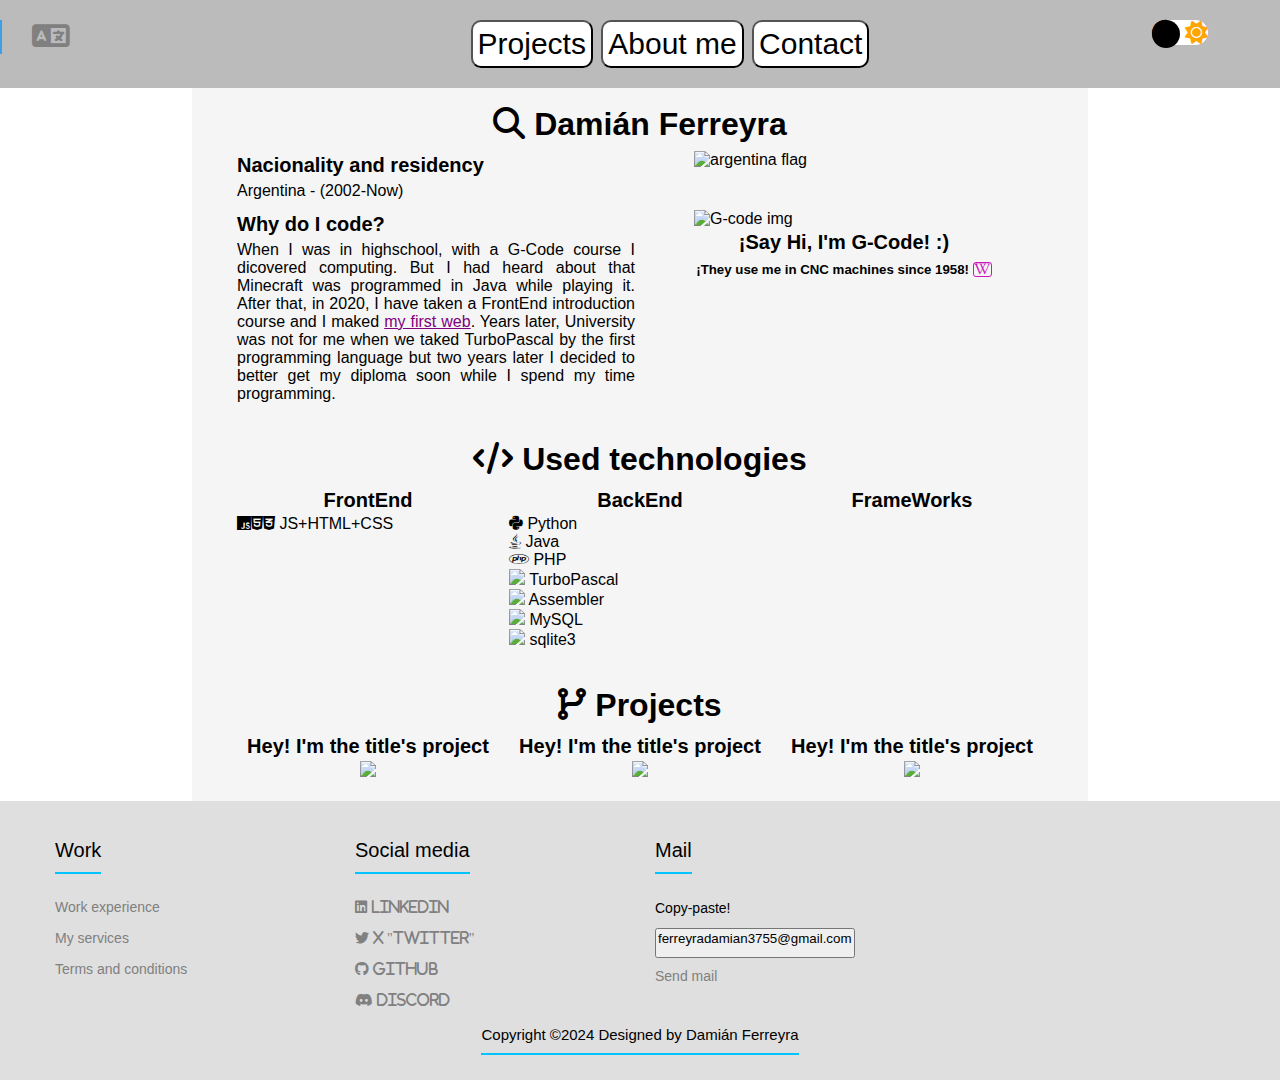
==== index.html @ bcf2cfe8 "&copy;" ====
<!DOCTYPE html>
<html lang="en">

<head>
    <meta charset="UTF-8">
    <meta name="viewport" content="width=<device-width>, initial-scale=1.0">
    <title>KatoWeb</title>
    <meta name="viewport" content="width=device-width, initial-scale=1">
    <meta charset="utf-8">
    <link rel="stylesheet" href="styles.css" />
    <link rel="stylesheet" href="https://cdnjs.cloudflare.com/ajax/libs/font-awesome/6.2.1/css/all.min.css">
    <link rel="stylesheet" href="https://cdnjs.cloudflare.com/ajax/libs/flag-icon-css/7.2.0/css/flag-icons.min.css">
</head>

<body>
    <header class="header" id="myHeader">
        <div id="lang">
            <nav role="navigation" class="primary-navigation">
                <ul>
                    <li><a href="#"><i class="fa-solid fa-language"></i></a>
                        <ul class="dropdown">
                            <li><a href="./Spanish.html">Español</a></li>
                            <li><a href="./index.html">English</a></li>
                        </ul>
                    </li>
                </ul>
            </nav>
        </div>
        <div class="ldbutton">
            <input onclick="tech_click()" type="checkbox" class="checkbox" id="checkbox">
            <label for="checkbox" class="checkbox-label">
                <i class="fa-solid fa-moon"></i>
                <i class="fa-solid fa-sun" id="sun"></i>
                <span class="ball"></span>
            </label>
        </div>
        <div class="container">
            <div class="header-row">
                <div class="d-flex justify-content-center">
                    <button onclick="clear_click()" class="header-button"><a href="#proyectos"
                            class="header-hyperlink">Projects</a></button>
                    <button onclick="clear_click()" class="header-button"><a href="#sobreMi"
                            class="header-hyperlink">About me</a></button>
                    <button onclick="clear_click()" class="header-button"><a href="#footer"
                            class="header-hyperlink">Contact</a></button>
                </div>
            </div>
        </div>
    </header>
    <main id="background">
        <!--Sobre mí-->
        <section class="section" id="sobreMi">
            <div class="section-title">
                <h2><i class="fa-solid fa-magnifying-glass"></i> Damián Ferreyra</h2>
            </div>
            <div class="containter">
                <div class="row">
                    <div class="column">
                        <h4>Nacionality and residency</h4>
                        <p><i class="fi fi-ar"></i> Argentina - (2002-Now)</p>
                    </div>
                    <div class="column">
                        <img class="column_img" src="images/arg_flag.jpg" alt="argentina flag" width="300px">
                    </div>
                </div>
                <div class="row">
                    <div class="column">
                        <h4>Why do I code?</h4>
                        <p>When I was in highschool, with a G-Code course I dicovered computing. But I had heard about
                            that Minecraft was programmed in Java while playing it. After that, in 2020, I have taken a
                            FrontEnd introduction course and I maked <a href="/myFirstWeb/index.html"
                                class="hyperlink">my first web</a>. Years later, University was not for me when we taked
                            TurboPascal by the first programming language but two years later I decided to better get my
                            diploma soon while I spend my time programming.</p>
                    </div>
                    <div class="column">
                        <img class="column_img" src="/images/g-code.jpg" alt="G-code img" width="300px">
                        <h4 class="column_text">¡Say Hi, I'm G-Code! :)</h4>
                        <h5 class="column_text">¡They use me in CNC machines since 1958! <a
                                href="https://gcodetutor.com/gcode-tutorial/history-of-gcode.html#:~:text=The%20birth%20of%20G%2DCode&text=This%20is%20possibly%20the%20oldest,)%20was%20invented%2C%20in%201958."
                                class="hyperlink"><i id="wikimage" class="fa-brands fa-wikipedia-w"></i></a></h5>
                    </div>
                </div>
            </div>
        </section>
        <!--Tecnologías que uso-->
        <section class="section" id="tecnologias">
            <div class="section-title">
                <h2><i class="fa-solid fa-code"></i> Used technologies</h2>
            </div>
            <div class="container">
                <div class="row">
                    <div class="column-33">
                        <h4>FrontEnd</h4>
                        <ul>
                            <li><i class="fa-brands fa-js"></i><i class="fa-brands fa-html5"></i><i
                                    class="fa-brands fa-css3-alt"></i> JS+HTML+CSS</li>
                        </ul>
                    </div>
                    <div class="column-33">
                        <h4>BackEnd</h4>
                        <ul>
                            <li><i class="fa-brands fa-python" width="15"></i> Python</li>
                            <li><i class="fa-brands fa-java" width="15"></i> Java</li>
                            <li><i class="fa-brands fa-php" width="15"></i> PHP</li>
                            <li><img src="https://i.pinimg.com/564x/73/ec/53/73ec53bc71ce38a6438ac78df0624910.jpg" width="15"> TurboPascal</li>
                            <li><img src="https://i.pinimg.com/564x/25/a8/5d/25a85d9e5057430d82273a3c75e73014.jpg" width="15"> Assembler</li>
                            <li><img src="https://i.pinimg.com/564x/92/7b/78/927b788d9211e87999569cf19605a7b3.jpg" width="15"> MySQL</li>
                            <li><img src="https://i.pinimg.com/564x/5f/42/92/5f4292b477d8fff78ed4837a8da5b9dd.jpg" width="15"> sqlite3</li>
                        </ul>
                    </div>
                    <div class="column-33">
                        <h4>FrameWorks</h4>
                        <ul>
                            <li></li>
                        </ul>
                    </div>
                </div>
            </div>
        </section>
        <!--Proyectos-->
        <section class="section" id="proyectos">
            <div class="section-title">
                <h2><i class="fa-solid fa-code-branch"></i> Projects</h2>
            </div>
            <div class="container">
                <div class="row">
                    <div class="column-33">
                        <h4>Hey! I'm the title's project</h4>
                        <p><img src="https://i.imgflip.com/8l4guv.jpg" width=50% /> </p>
                    </div>
                    <div class="column-33">
                        <h4>Hey! I'm the title's project</h4>
                        <p><img src="https://i.imgflip.com/8l4guv.jpg" width=50% /> </p>
                    </div>
                    <div class="column-33">
                        <h4>Hey! I'm the title's project</h4>
                        <p><img src="https://i.imgflip.com/8l4guv.jpg" width=50% /> </p>
                    </div>
                </div>
            </div>
        </section>
    </main>  
    <!--Footer-->
    <footer class="footer" id="footer">
        <div class="container">
            <div class="footer-row">
                <div class="footer-links">
                    <h4>Work</h4>
                    <ul>
                        <li><a href="#">Work experience</a></li>
                        <li><a href="#">My services</a></li>
                        <li><a href="#">Terms and conditions</a></li>
                    </ul>
                </div>
                <div class="footer-links">
                    <h4>Social media</h4>
                    <ul>
                        <li><a href="https://www.linkedin.com/in/dami%C3%A1n-ferreyra-b2453828a/"><i class="fab fa-linkedin"> LinkedIn</i></a></li>
                        <li><a href="https://twitter.com/DFKato"><i class="fab fa-twitter"> X "Twitter"</i></a></li>
                        <li><a href="https://github.com/KatoDF"><i class="fab fa-github"> GitHub</i></a></li>
                        <li><a href="https://discord.com/users/1088883078405038151"><i class="fab fa-discord"> Discord</i></a></li>
                    </ul>
                </div>
                <div class="footer-links">
                    <h4>Mail</h4>
                    <ul>
                        <li>
                            <p class="footer-text">Copy-paste!</p>
                        </li>
                        <li><button class="button" id="Mail">ferreyradamian3755@gmail.com</p>
                        </li>
                        <li><a id="mailTo" href="mailto:ferreyradamian3755@gmail.com">Send mail</a></li>
                </div>
                <div class="container">
                    <div class="message">
                        <h4>Copyright &copy;2024 Designed by Damián Ferreyra</h4>
                    </div>
                </div>
            </div>
        </div>
    </footer>
    <audio id="clear_click" src="audio/clear_click.wav"></audio>
    <audio id="tech_click" src="audio/tech_click.wav"></audio>
    <script src="scripts.js"></script>
</body>

</html>
---- styles.css ----
* {
    margin: 0;
    padding: 0;
    box-sizing: border-box;
    list-style: none;
    box-sizing: border-box;
}

header {
    text-align: center;
    font-size: 30px;
    width: auto;
    flex: auto;
    flex-wrap: auto;
    background-color: #bbb;
    padding: 20px 0px 20px 0px;
}

.headerg {
    background-color: black;
}

.headerg i {
    color:#00c3ff
}

.dark .support a {
    color: #fff;
}

.dark {
    color:white;
    background-color: rgb(10, 10, 10);
}

.dark p {
    color: #bbb;
}

.sectiongray {
    background-color: #000000;
}

body {
    font-family: sans-serif;
    color: black;
    transition: background 0.5s linear;
}

body h1, h2, h3, h4, h5, h6 {
    padding-top: 3px;
    padding-bottom: 3px;
}

#lang {
    padding: 0px 0px 0px 0px;
    float: left;
}

#lang ul li {
    list-style: none;
    margin: 0 auto;
    border-left: 2px solid #3ca0e7;
    display: inline-block;
    padding: 0 30px;
    position: relative;
    text-decoration: none;
    text-align: center;
    font-family: arvo;
}

#lang li a:hover {
    color: #3ca0e7;
}

#lang li:hover {
    cursor: pointer;
}

#lang ul li ul {
    visibility: hidden;
    opacity: 0;
    position: absolute;
    padding-left: 0;
    left: 0;
    display: none;
    border: 3px #3ca0e7 solid;
    border-radius: 12px;
}

#lang ul li:hover > ul, ul li ul:hover {
    visibility: visible;
    opacity: 1;
    display: block;
    min-width: 250px;
    text-align: left;
    padding-top: 20px;
    box-shadow: 0px 3px 5px -1px #ccc;
}

#lang ul li ul li {
    clear: both;
    width: 100%;
    text-align: left;
    margin-bottom: 20px;
    border-style: none;
}

#lang ul li ul li a:hover {
padding-left: 10px;
border-left: 2px solid black;
transition: all 0.3s ease;
}

#lang a {

text-decoration: none;

&:hover {
    color: #3CA0E7;
}

}

.header-button {
    font-size: 30px;
    padding: 5px 5px 5px 5px;
    border-radius: 10px;
    background-color: white;
}

.header-button a {
    color:black;
}

.header-buttong {
    font-size: 30px;
    padding: 5px 5px 5px 5px;
    border-radius: 10px;
    background-color: #1a1a1a;
}

.header-buttong a {
    color:white;
}


.header-button:hover {
    cursor: pointer;
}

.header-hyperlink {
    text-decoration: none;
}

/* The sticky class is added to the header with JS when it reaches its scroll position */
.sticky {
    position: fixed;
    top: 0;
    width: 100%
}

  /* Add some top padding to the page content to prevent sudden quick movement (as the header gets a new position at the top of the page (position:fixed and top:0) */
.sticky + .content {
    padding-top: 102px;
}

.row {
    display: flex;
    flex-wrap: wrap;
}

.row p {
    text-align:justify;
}

#background {
    padding: 0px 15% 0px 15%;
}

.section {
    background-color: whitesmoke;
    padding: 15px 40px 15px 40px;
}

.section h2 {
    text-align:center;
    font-size: 32px;
}

.sectiongray {
    padding: 15px 40px 15px 40px;
}

.sectiongray h2 {
    text-align:center;
    font-size: 32px;
}

.column {
    padding: 5px 5px 5px 5px;
    flex: 50%;
}

.column h4 {
    font-size:20px;
    padding-bottom: 5px;
}

.column p {
    font-size: 16px;
}

.column_img {
    display: block;
    margin: auto;
}

.column_text {
    display:block;
    margin:auto;
    text-align: center;
    width:100%
}

.column-33 {
    padding: 5px 5px 5px 5px;
    flex: 33.3%
}

.column-33 h4 {
    font-size:20px;
    text-align: center;
}

.column-33 p {
    font-size: 16px;
    text-align:center;
}


#wikimage {
    border: 1px solid;
    border-radius: 3px;
    color: #cf15c0;
}

.container {
    max-width: 1200px;
    margin: 0 auto;
    height: auto;
}

footer {
    color: black;
    background-color: #dfdfdf;
    padding-top: 35px;
}

footer p, a {
    color: black;
}

.footerg {
    color: white;
    background-color: black;
}

.footerg p, a {
    color: gray;
}


.footer-row {
    display: flex;
    flex-wrap: wrap;
}

.footer-links {
    width: 25%;
    padding: 0 15px;
}

.footer-links h4 {
    font-size: 20px;
    margin-bottom: 25px;
    font-weight: 500;
    border-bottom: 2px solid #00c3ff;
    padding-bottom: 10px;
    display: inline-block;
}

.footer-links ul li a {
    font-size: 18px;
    text-decoration: none;
    display:block;
    margin-bottom: 15px;
    transition: all .3s ease;
    font-size:14px;
}

.footer-links ul li a:hover {
    padding-left: 6px;
}

.footer-text {
    padding-bottom: 6px;
    display: inline-block;
    margin-bottom: 6px;
    font-size: 14px;
}

.social-link a {
    display: inline-block;
    min-height: 40px;
    width: 40px;
    margin: 0 10px 10px 0;
    text-align: center;
    line-height: 40px;
    border-radius: 50%;
    transition: all .5s ease;
}

.social-link a:hover {
    background-color: #00c3ff;
    cursor: pointer;
}

@media(max-width:991px) {
    .footer-row {
        text-align: center;
    }
    .footer-links {
        width: 100%;
        margin-bottom: 30px;
    }
}

.message h4 {
    font-size: 15px;
    margin-bottom: 25px;
    font-weight: 500;
    border-bottom: 2px solid #00c3ff;
    padding-bottom: 10px;
    text-align: center;
}

#Mail {
    text-transform:lowercase;
    padding-bottom: 10px;
}

.button {
    text-align: center;
    text-decoration: none;
    display: inline-block;
    padding: 1px 1px 1px 1px;
}


.button:hover {
    cursor: pointer;
    border: 1px solid #bbbbbb;
    color: cornflowerblue;
}

#mailTo {
    padding-top: 10px;
}

.checkbox {
    opacity: 0;
    position: absolute;
}

.checkbox-label {
    width: 56px;
    height: 25px;
    border-radius: 25px;
    position: relative;
    padding: 0px;
    cursor: pointer;
    display: flex;
    justify-content: space-between;
    align-items: center;
    background-color: white;
}

.checkbox-label .ball {
    background-color: black;
    width: 28px;
    height: 28px;
    position: absolute;
    left: 0px;
    top: 0px;
    border-radius: 50%;
    transition: transform 0.2s linear;
}

.checkbox:checked + .checkbox-label .ball {
    transform: translateX(30px);
}

.ldbutton {
    color: black;
    margin-left: 90%;
    position:absolute;
    padding-top: 0px;
}

.hyperlink {
    color: purple;
}

#sun {
    font-size: 23px;
    color: orange;
}
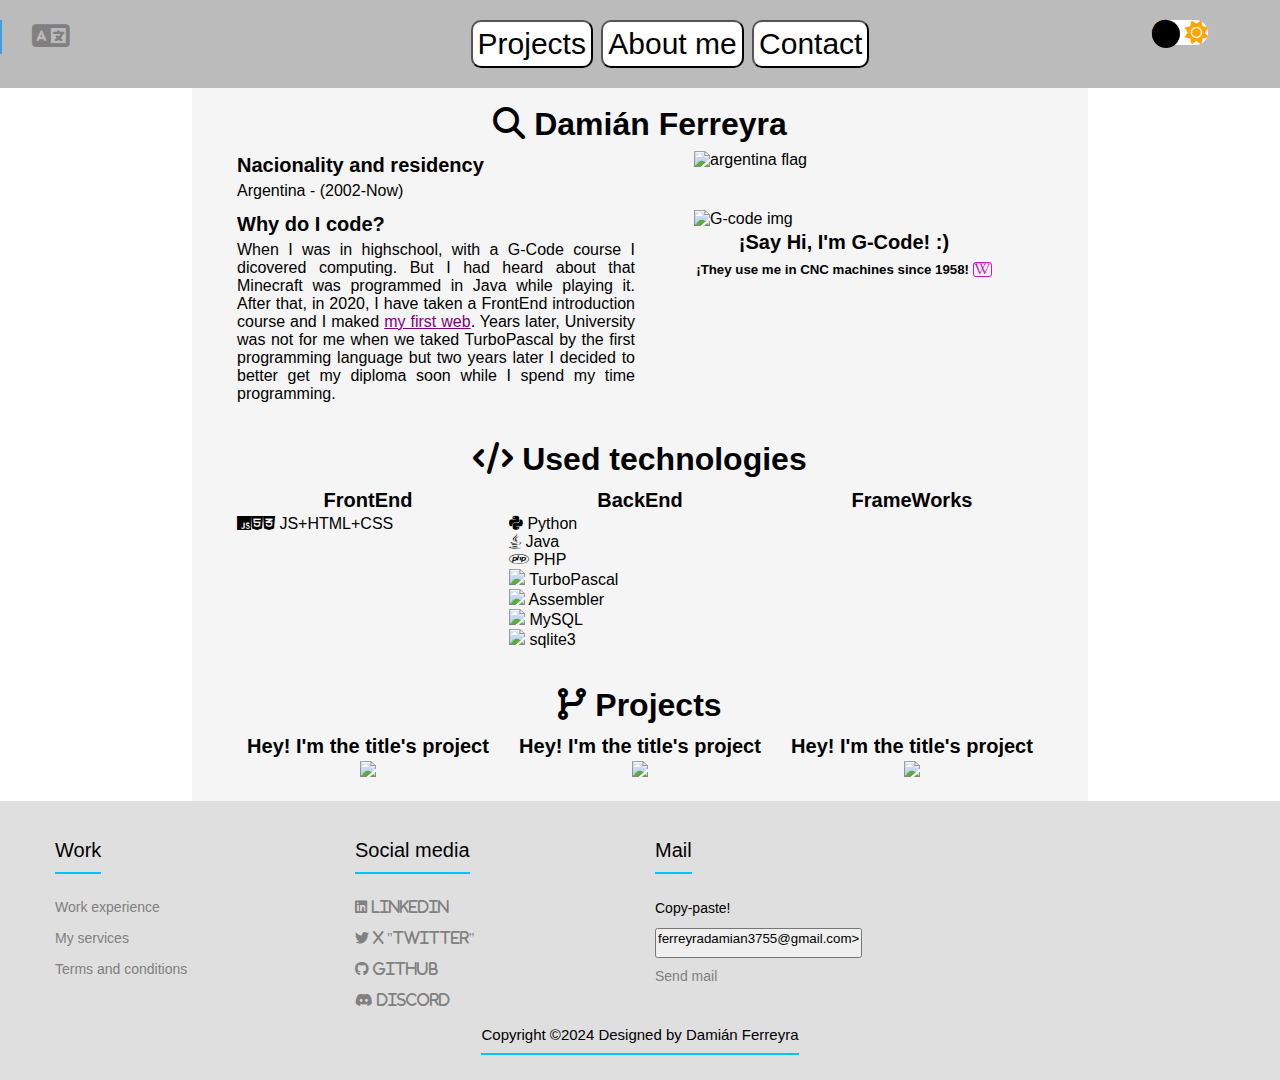
==== commit 9ca5892e: "button p modified" ====
--- a/index.html
+++ b/index.html
@@ -5,8 +5,6 @@
     <meta charset="UTF-8">
     <meta name="viewport" content="width=<device-width>, initial-scale=1.0">
     <title>KatoWeb</title>
-    <meta name="viewport" content="width=device-width, initial-scale=1">
-    <meta charset="utf-8">
     <link rel="stylesheet" href="styles.css" />
     <link rel="stylesheet" href="https://cdnjs.cloudflare.com/ajax/libs/font-awesome/6.2.1/css/all.min.css">
     <link rel="stylesheet" href="https://cdnjs.cloudflare.com/ajax/libs/flag-icon-css/7.2.0/css/flag-icons.min.css">
@@ -167,10 +165,10 @@
                     <ul>
                         <li>
                             <p class="footer-text">Copy-paste!</p>
-                        </li>
-                        <li><button class="button" id="Mail">ferreyradamian3755@gmail.com</p>
+                            <button class="button" id="Mail">ferreyradamian3755@gmail.com>
                         </li>
                         <li><a id="mailTo" href="mailto:ferreyradamian3755@gmail.com">Send mail</a></li>
+                    </ul>
                 </div>
                 <div class="container">
                     <div class="message">
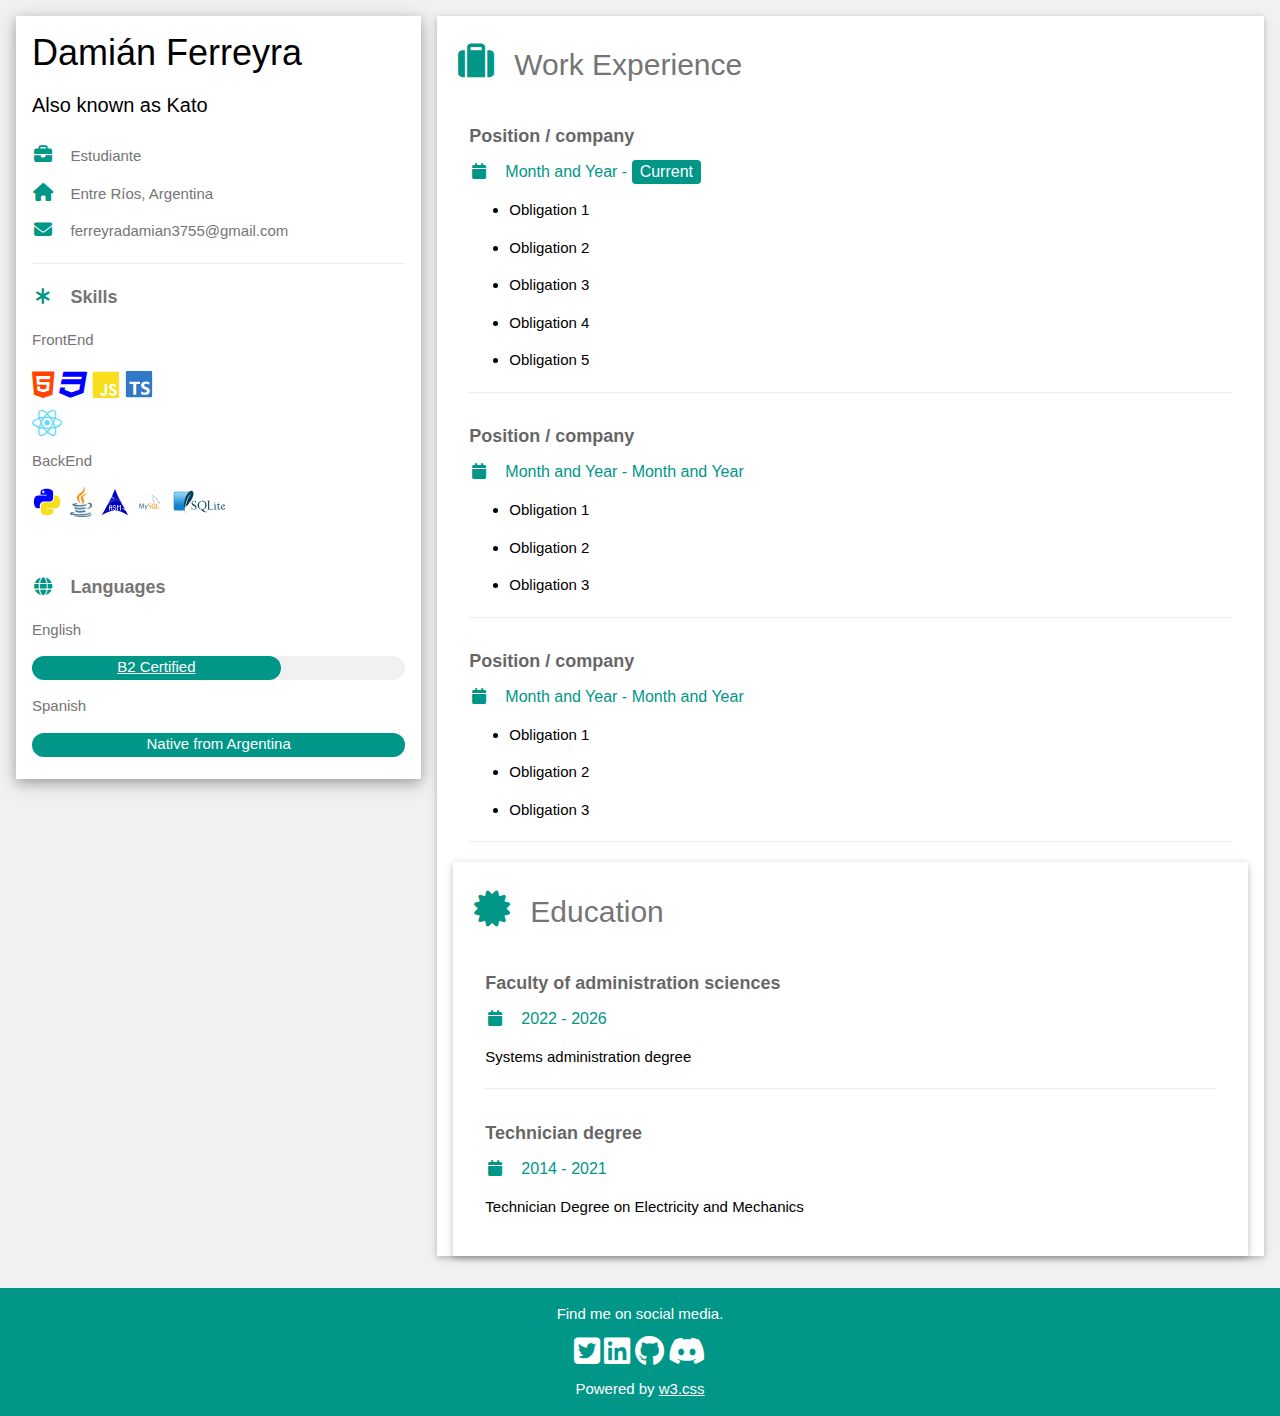
==== commit 97d75c8b: "remake" ====
--- a/index.html
+++ b/index.html
@@ -1,186 +1,133 @@
 <!DOCTYPE html>
-<html lang="en">
+<html>
+<head>
+<title>KatoWeb</title>
+<meta charset="UTF-8">
+<meta name="viewport" content="width=device-width, initial-scale=1">
+<link rel="stylesheet" href="styles.css">
+<link rel="stylesheet" href="https://www.w3schools.com/w3css/4/w3.css">
+<link rel='stylesheet' href='https://fonts.googleapis.com/css?family=Roboto'>
+<link rel="stylesheet" href="https://cdnjs.cloudflare.com/ajax/libs/font-awesome/4.7.0/css/font-awesome.min.css">
+<link rel="stylesheet" href="https://cdnjs.cloudflare.com/ajax/libs/font-awesome/6.2.1/css/all.min.css">
+</head>
+<body class="w3-light-grey">
 
-<head>
-    <meta charset="UTF-8">
-    <meta name="viewport" content="width=<device-width>, initial-scale=1.0">
-    <title>KatoWeb</title>
-    <link rel="stylesheet" href="styles.css" />
-    <link rel="stylesheet" href="https://cdnjs.cloudflare.com/ajax/libs/font-awesome/6.2.1/css/all.min.css">
-    <link rel="stylesheet" href="https://cdnjs.cloudflare.com/ajax/libs/flag-icon-css/7.2.0/css/flag-icons.min.css">
-</head>
+<div class="w3-content w3-margin-top" style="max-width:1400px;">
+  <div class="w3-row-padding">
+    <div class="w3-third">
+      <div class="w3-white w3-text-grey w3-card-4">
+        <div class="w3-display-container">
+          <div class="w3-container w3-text-black">
+            <h1>Damián Ferreyra</h1>
+            <h4>Also known as Kato</h4>
+          </div>
+        </div>
+        <div class="w3-container">
+          <p><i class="fa fa-briefcase fa-fw w3-margin-right w3-large w3-text-teal"></i>Estudiante</p>
+          <p><i class="fa fa-home fa-fw w3-margin-right w3-large w3-text-teal"></i>Entre Ríos, Argentina</p>
+          <p><i class="fa fa-envelope fa-fw w3-margin-right w3-large w3-text-teal"></i>ferreyradamian3755@gmail.com</p>
+          <hr>
+          <p class="w3-large"><b><i class="fa fa-asterisk fa-fw w3-margin-right w3-text-teal"></i>Skills</b></p>
+          <p>FrontEnd</p>
+          <p>
+            <a href="https://en.wikipedia.org/wiki/HTML" target="_blank"><i class="fa-brands fa-html5 fa-2xl" style="color:orangered"></a></i>
+            <a href="https://en.wikipedia.org/wiki/CSS"><i class="fa-brands fa-css3 fa-2xl" style="color:blue"></i></a>
+            <a href="https://en.wikipedia.org/wiki/JavaScript" target="_blank"><i class="fa-brands fa-js fa-2xl" style="color:#f7df1e"></i></a>
+            <a href="https://en.wikipedia.org/wiki/TypeScript" target="_blank"><i class="fa-brands ownicon-ts fa-2xl"></i>
+          </p>
+          <p>
+            <a href="https://en.wikipedia.org/wiki/React_(JavaScript_library)" target="_blank"><i class="fa-brands fa-react fa-2xl" style="color:#61dbfb;"></i></a>
+          </p>
+          <p>BackEnd</p>
+          <p>
+            <a href="https://en.wikipedia.org/wiki/Python_(programming_language)" target="_blank"><i class="fa-brands ownicon-python fa-2xl"></i></a>
+            <a href="https://en.wikipedia.org/wiki/Java_(programming_language)" target="_blank"><i class="fa-brands ownicon-java fa-2xl"></i></a>
+            <a href="https://en.wikipedia.org/wiki/Assembly_language" target="_blank"><i class="fa-brands ownicon-assembler fa-2xl"></i></a>
+            <a href="https://es.wikipedia.org/wiki/MySQL" target="_blank"><i class="fa-bands ownicon-mysql fa-2xl"></i></a>
+            <a href="https://es.wikipedia.org/wiki/SQLite" target="_blank"><i class="fa-bands ownicon-sqlite fa-2xl" style="width: 60px;"></i></a>
+          </p>
+          <br>
+          <p class="w3-large w3-text-theme"><b><i class="fa fa-globe fa-fw w3-margin-right w3-text-teal"></i>Languages</b></p>
+          <p>English</p>
+          <div class="w3-light-grey w3-round-xlarge">
+            <div class="w3-round-xlarge w3-teal" style="height:24px;width:66.6%"><p style="text-align: center;"><a href="https://www.cambridgeenglish.org/es/exams-and-tests/first/" target="_blank">B2 Certified</a></p></div>
+          </div>
+          <p>Spanish</p>
+          <div class="w3-light-grey w3-round-xlarge">
+            <div class="w3-round-xlarge w3-teal" style="height:24px;width:100%"><p style="text-align: center;">Native from Argentina</p></div>
+          </div>
+          <br>
+        </div>
+      </div>
+      <br>
+    </div>
+    <div class="w3-twothird">
+      <div class="w3-container w3-card w3-white w3-margin-bottom">
+        <h2 class="w3-text-grey w3-padding-16"><i class="fa fa-suitcase fa-fw w3-margin-right w3-xxlarge w3-text-teal"></i>Work Experience</h2>
+        <div class="w3-container">
+          <h5 class="w3-opacity"><b>Position / company</b></h5>
+          <h6 class="w3-text-teal"><i class="fa fa-calendar fa-fw w3-margin-right"></i>Month and Year - <span class="w3-tag w3-teal w3-round">Current</span></h6>
+          <p>
+            <ul>
+              <li><p>Obligation 1</p></li>
+              <li><p>Obligation 2</p></li>
+              <li><p>Obligation 3</p></li>
+              <li><p>Obligation 4</p></li>
+              <li><p>Obligation 5</p></li>
+            </ul>
+          </p>
+          <hr>
+        </div>
+        <div class="w3-container">
+          <h5 class="w3-opacity"><b>Position / company</b></h5>
+          <h6 class="w3-text-teal"><i class="fa fa-calendar fa-fw w3-margin-right"></i>Month and Year - Month and Year</h6>
+          <p>
+            <ul>
+              <li><p>Obligation 1</p></li>
+              <li><p>Obligation 2</p></li>
+              <li><p>Obligation 3</p></li>
+            </ul>
+          </p>
+          <hr>
+        </div>
+        <div class="w3-container">
+          <h5 class="w3-opacity"><b>Position / company</b></h5>
+          <h6 class="w3-text-teal"><i class="fa fa-calendar fa-fw w3-margin-right"></i>Month and Year - Month and Year</h6>
+          <p>
+            <ul>
+              <li><p>Obligation 1</p></li>
+              <li><p>Obligation 2</p></li>
+              <li><p>Obligation 3</p></li>
+            </ul>
+          </p>
+          <hr>
+        </div>
+      <div class="w3-container w3-card w3-white">
+        <h2 class="w3-text-grey w3-padding-16"><i class="fa fa-certificate fa-fw w3-margin-right w3-xxlarge w3-text-teal"></i>Education</h2>
+        <div class="w3-container">
+          <h5 class="w3-opacity"><b>Faculty of administration sciences</b></h5>
+          <h6 class="w3-text-teal"><i class="fa fa-calendar fa-fw w3-margin-right"></i>2022 - 2026</h6>
+          <p>Systems administration degree</p>
+          <hr>
+        </div>
+        <div class="w3-container">
+          <h5 class="w3-opacity"><b>Technician degree</b></h5>
+          <h6 class="w3-text-teal"><i class="fa fa-calendar fa-fw w3-margin-right"></i>2014 - 2021</h6>
+          <p>Technician Degree on Electricity and Mechanics</p><br>
+        </div>
+      </div>
+    </div>
+  </div>
+</div>
+<footer class="w3-container w3-teal w3-center w3-margin-top">
+  <p>Find me on social media.</p>
+  <a href="https://x.com/DFKato" target="_blank"><i class="fa-brands fa-square-twitter fa-2xl"></i></a>
+  <a href="https://www.linkedin.com/in/dfkato/" target="_blank"><i class="fa-brands fa-linkedin fa-2xl"></i></a>
+  <a href="https://github.com/FerreyraDamian"><i class="fab fa-github fa-2xl"></i></a>
+  <a href="https://discord.gg/programacion"><i class="fab fa-discord fa-2xl"></i></a>
+  
+  <p>Powered by <a href="https://www.w3schools.com/w3css/default.asp" target="_blank">w3.css</a></p>
+</footer>
 
-<body>
-    <header class="header" id="myHeader">
-        <div id="lang">
-            <nav role="navigation" class="primary-navigation">
-                <ul>
-                    <li><a href="#"><i class="fa-solid fa-language"></i></a>
-                        <ul class="dropdown">
-                            <li><a href="./Spanish.html">Español</a></li>
-                            <li><a href="./index.html">English</a></li>
-                        </ul>
-                    </li>
-                </ul>
-            </nav>
-        </div>
-        <div class="ldbutton">
-            <input onclick="tech_click()" type="checkbox" class="checkbox" id="checkbox">
-            <label for="checkbox" class="checkbox-label">
-                <i class="fa-solid fa-moon"></i>
-                <i class="fa-solid fa-sun" id="sun"></i>
-                <span class="ball"></span>
-            </label>
-        </div>
-        <div class="container">
-            <div class="header-row">
-                <div class="d-flex justify-content-center">
-                    <button onclick="clear_click()" class="header-button"><a href="#proyectos"
-                            class="header-hyperlink">Projects</a></button>
-                    <button onclick="clear_click()" class="header-button"><a href="#sobreMi"
-                            class="header-hyperlink">About me</a></button>
-                    <button onclick="clear_click()" class="header-button"><a href="#footer"
-                            class="header-hyperlink">Contact</a></button>
-                </div>
-            </div>
-        </div>
-    </header>
-    <main id="background">
-        <!--Sobre mí-->
-        <section class="section" id="sobreMi">
-            <div class="section-title">
-                <h2><i class="fa-solid fa-magnifying-glass"></i> Damián Ferreyra</h2>
-            </div>
-            <div class="containter">
-                <div class="row">
-                    <div class="column">
-                        <h4>Nacionality and residency</h4>
-                        <p><i class="fi fi-ar"></i> Argentina - (2002-Now)</p>
-                    </div>
-                    <div class="column">
-                        <img class="column_img" src="images/arg_flag.jpg" alt="argentina flag" width="300px">
-                    </div>
-                </div>
-                <div class="row">
-                    <div class="column">
-                        <h4>Why do I code?</h4>
-                        <p>When I was in highschool, with a G-Code course I dicovered computing. But I had heard about
-                            that Minecraft was programmed in Java while playing it. After that, in 2020, I have taken a
-                            FrontEnd introduction course and I maked <a href="/myFirstWeb/index.html"
-                                class="hyperlink">my first web</a>. Years later, University was not for me when we taked
-                            TurboPascal by the first programming language but two years later I decided to better get my
-                            diploma soon while I spend my time programming.</p>
-                    </div>
-                    <div class="column">
-                        <img class="column_img" src="/images/g-code.jpg" alt="G-code img" width="300px">
-                        <h4 class="column_text">¡Say Hi, I'm G-Code! :)</h4>
-                        <h5 class="column_text">¡They use me in CNC machines since 1958! <a
-                                href="https://gcodetutor.com/gcode-tutorial/history-of-gcode.html#:~:text=The%20birth%20of%20G%2DCode&text=This%20is%20possibly%20the%20oldest,)%20was%20invented%2C%20in%201958."
-                                class="hyperlink"><i id="wikimage" class="fa-brands fa-wikipedia-w"></i></a></h5>
-                    </div>
-                </div>
-            </div>
-        </section>
-        <!--Tecnologías que uso-->
-        <section class="section" id="tecnologias">
-            <div class="section-title">
-                <h2><i class="fa-solid fa-code"></i> Used technologies</h2>
-            </div>
-            <div class="container">
-                <div class="row">
-                    <div class="column-33">
-                        <h4>FrontEnd</h4>
-                        <ul>
-                            <li><i class="fa-brands fa-js"></i><i class="fa-brands fa-html5"></i><i
-                                    class="fa-brands fa-css3-alt"></i> JS+HTML+CSS</li>
-                        </ul>
-                    </div>
-                    <div class="column-33">
-                        <h4>BackEnd</h4>
-                        <ul>
-                            <li><i class="fa-brands fa-python" width="15"></i> Python</li>
-                            <li><i class="fa-brands fa-java" width="15"></i> Java</li>
-                            <li><i class="fa-brands fa-php" width="15"></i> PHP</li>
-                            <li><img src="https://i.pinimg.com/564x/73/ec/53/73ec53bc71ce38a6438ac78df0624910.jpg" width="15"> TurboPascal</li>
-                            <li><img src="https://i.pinimg.com/564x/25/a8/5d/25a85d9e5057430d82273a3c75e73014.jpg" width="15"> Assembler</li>
-                            <li><img src="https://i.pinimg.com/564x/92/7b/78/927b788d9211e87999569cf19605a7b3.jpg" width="15"> MySQL</li>
-                            <li><img src="https://i.pinimg.com/564x/5f/42/92/5f4292b477d8fff78ed4837a8da5b9dd.jpg" width="15"> sqlite3</li>
-                        </ul>
-                    </div>
-                    <div class="column-33">
-                        <h4>FrameWorks</h4>
-                        <ul>
-                            <li></li>
-                        </ul>
-                    </div>
-                </div>
-            </div>
-        </section>
-        <!--Proyectos-->
-        <section class="section" id="proyectos">
-            <div class="section-title">
-                <h2><i class="fa-solid fa-code-branch"></i> Projects</h2>
-            </div>
-            <div class="container">
-                <div class="row">
-                    <div class="column-33">
-                        <h4>Hey! I'm the title's project</h4>
-                        <p><img src="https://i.imgflip.com/8l4guv.jpg" width=50% /> </p>
-                    </div>
-                    <div class="column-33">
-                        <h4>Hey! I'm the title's project</h4>
-                        <p><img src="https://i.imgflip.com/8l4guv.jpg" width=50% /> </p>
-                    </div>
-                    <div class="column-33">
-                        <h4>Hey! I'm the title's project</h4>
-                        <p><img src="https://i.imgflip.com/8l4guv.jpg" width=50% /> </p>
-                    </div>
-                </div>
-            </div>
-        </section>
-    </main>  
-    <!--Footer-->
-    <footer class="footer" id="footer">
-        <div class="container">
-            <div class="footer-row">
-                <div class="footer-links">
-                    <h4>Work</h4>
-                    <ul>
-                        <li><a href="#">Work experience</a></li>
-                        <li><a href="#">My services</a></li>
-                        <li><a href="#">Terms and conditions</a></li>
-                    </ul>
-                </div>
-                <div class="footer-links">
-                    <h4>Social media</h4>
-                    <ul>
-                        <li><a href="https://www.linkedin.com/in/dami%C3%A1n-ferreyra-b2453828a/"><i class="fab fa-linkedin"> LinkedIn</i></a></li>
-                        <li><a href="https://twitter.com/DFKato"><i class="fab fa-twitter"> X "Twitter"</i></a></li>
-                        <li><a href="https://github.com/KatoDF"><i class="fab fa-github"> GitHub</i></a></li>
-                        <li><a href="https://discord.com/users/1088883078405038151"><i class="fab fa-discord"> Discord</i></a></li>
-                    </ul>
-                </div>
-                <div class="footer-links">
-                    <h4>Mail</h4>
-                    <ul>
-                        <li>
-                            <p class="footer-text">Copy-paste!</p>
-                            <button class="button" id="Mail">ferreyradamian3755@gmail.com>
-                        </li>
-                        <li><a id="mailTo" href="mailto:ferreyradamian3755@gmail.com">Send mail</a></li>
-                    </ul>
-                </div>
-                <div class="container">
-                    <div class="message">
-                        <h4>Copyright &copy;2024 Designed by Damián Ferreyra</h4>
-                    </div>
-                </div>
-            </div>
-        </div>
-    </footer>
-    <audio id="clear_click" src="audio/clear_click.wav"></audio>
-    <audio id="tech_click" src="audio/tech_click.wav"></audio>
-    <script src="scripts.js"></script>
 </body>
-
 </html>--- a/styles.css
+++ b/styles.css
@@ -1,418 +1,78 @@
-* {
-    margin: 0;
-    padding: 0;
-    box-sizing: border-box;
-    list-style: none;
-    box-sizing: border-box;
+html,body,h1,h2,h3,h4,h5,h6 {font-family: "Roboto", sans-serif}
+
+.ownicon-ts {
+    width: 30px;
+    height: 30px;
+    background: url(/images/typescript.svg);
+    display: inline-block;
+    transform: translateY(3px);
+    transition: transform 0.3s ease, background-color 0.3s ease, border-radius 0.3s ease; 
 }
 
-header {
-    text-align: center;
-    font-size: 30px;
-    width: auto;
-    flex: auto;
-    flex-wrap: auto;
-    background-color: #bbb;
-    padding: 20px 0px 20px 0px;
+.ownicon-python {
+    width: 30px;
+    height: 30px;
+    background: url(/images/python.svg);
+    display: inline-block;
+    transition: transform 0.3s ease, background-color 0.3s ease, border-radius 0.3s ease; 
 }
 
-.headerg {
-    background-color: black;
+.ownicon-java {
+    width: 30px;
+    height: 30px;
+    background: url(/images/java.svg);
+    display: inline-block;
+    transition: transform 0.3s ease, background-color 0.3s ease, border-radius 0.3s ease; 
 }
 
-.headerg i {
-    color:#00c3ff
+.ownicon-assembler {
+    width: 30px;
+    height: 30px;
+    background: url(/images/assembler.svg);
+    display: inline-block;
+    transition: transform 0.3s ease, background-color 0.3s ease, border-radius 0.3s ease; 
 }
 
-.dark .support a {
-    color: #fff;
+.ownicon-mysql {
+    width: 30px;
+    height: 30px;
+    background: url(/images/mysql.svg);
+    display: inline-block;
+    transition: transform 0.3s ease, background-color 0.3s ease, border-radius 0.3s ease; 
 }
 
-.dark {
-    color:white;
-    background-color: rgb(10, 10, 10);
+.ownicon-sqlite {
+    width: 30px;
+    height: 30px;
+    background: url(/images/sqlite.svg);
+    display: inline-block;
+    transition: transform 0.3s ease, background-color 0.3s ease, border-radius 0.3s ease; 
 }
 
-.dark p {
-    color: #bbb;
-}
-
-.sectiongray {
-    background-color: #000000;
-}
-
-body {
-    font-family: sans-serif;
-    color: black;
-    transition: background 0.5s linear;
-}
-
-body h1, h2, h3, h4, h5, h6 {
-    padding-top: 3px;
-    padding-bottom: 3px;
-}
-
-#lang {
-    padding: 0px 0px 0px 0px;
-    float: left;
-}
-
-#lang ul li {
-    list-style: none;
-    margin: 0 auto;
-    border-left: 2px solid #3ca0e7;
-    display: inline-block;
-    padding: 0 30px;
-    position: relative;
-    text-decoration: none;
-    text-align: center;
-    font-family: arvo;
-}
-
-#lang li a:hover {
-    color: #3ca0e7;
-}
-
-#lang li:hover {
-    cursor: pointer;
-}
-
-#lang ul li ul {
-    visibility: hidden;
-    opacity: 0;
-    position: absolute;
-    padding-left: 0;
-    left: 0;
-    display: none;
-    border: 3px #3ca0e7 solid;
-    border-radius: 12px;
-}
-
-#lang ul li:hover > ul, ul li ul:hover {
-    visibility: visible;
-    opacity: 1;
-    display: block;
-    min-width: 250px;
-    text-align: left;
-    padding-top: 20px;
-    box-shadow: 0px 3px 5px -1px #ccc;
-}
-
-#lang ul li ul li {
-    clear: both;
-    width: 100%;
-    text-align: left;
-    margin-bottom: 20px;
-    border-style: none;
-}
-
-#lang ul li ul li a:hover {
-padding-left: 10px;
-border-left: 2px solid black;
-transition: all 0.3s ease;
-}
-
-#lang a {
-
-text-decoration: none;
-
-&:hover {
-    color: #3CA0E7;
-}
-
-}
-
-.header-button {
-    font-size: 30px;
-    padding: 5px 5px 5px 5px;
-    border-radius: 10px;
-    background-color: white;
-}
-
-.header-button a {
-    color:black;
-}
-
-.header-buttong {
-    font-size: 30px;
-    padding: 5px 5px 5px 5px;
-    border-radius: 10px;
-    background-color: #1a1a1a;
-}
-
-.header-buttong a {
-    color:white;
+.fa-css3,
+.fa-html5,
+.fa-js,
+.fa-react {
+    transition: transform 0.3s ease, background-color 0.3s ease, border-radius 0.3s ease; 
 }
 
 
-.header-button:hover {
-    cursor: pointer;
+/* Hover effects for all classes */
+.fa-css3:hover,
+.fa-html5:hover,
+.fa-js:hover,
+.fa-react:hover,
+.ownicon-ts:hover,
+.ownicon-python:hover,
+.ownicon-java:hover,
+.ownicon-assembler:hover,
+.ownicon-mysql:hover,
+.ownicon-sqlite:hover {
+    transform: scale(2.35);
+    position: relative;
+    z-index: 10;
 }
 
-.header-hyperlink {
-    text-decoration: none;
-}
-
-/* The sticky class is added to the header with JS when it reaches its scroll position */
-.sticky {
-    position: fixed;
-    top: 0;
-    width: 100%
-}
-
-  /* Add some top padding to the page content to prevent sudden quick movement (as the header gets a new position at the top of the page (position:fixed and top:0) */
-.sticky + .content {
-    padding-top: 102px;
-}
-
-.row {
-    display: flex;
-    flex-wrap: wrap;
-}
-
-.row p {
-    text-align:justify;
-}
-
-#background {
-    padding: 0px 15% 0px 15%;
-}
-
-.section {
-    background-color: whitesmoke;
-    padding: 15px 40px 15px 40px;
-}
-
-.section h2 {
-    text-align:center;
-    font-size: 32px;
-}
-
-.sectiongray {
-    padding: 15px 40px 15px 40px;
-}
-
-.sectiongray h2 {
-    text-align:center;
-    font-size: 32px;
-}
-
-.column {
-    padding: 5px 5px 5px 5px;
-    flex: 50%;
-}
-
-.column h4 {
-    font-size:20px;
-    padding-bottom: 5px;
-}
-
-.column p {
-    font-size: 16px;
-}
-
-.column_img {
-    display: block;
-    margin: auto;
-}
-
-.column_text {
-    display:block;
-    margin:auto;
-    text-align: center;
-    width:100%
-}
-
-.column-33 {
-    padding: 5px 5px 5px 5px;
-    flex: 33.3%
-}
-
-.column-33 h4 {
-    font-size:20px;
-    text-align: center;
-}
-
-.column-33 p {
-    font-size: 16px;
-    text-align:center;
-}
-
-
-#wikimage {
-    border: 1px solid;
-    border-radius: 3px;
-    color: #cf15c0;
-}
-
-.container {
-    max-width: 1200px;
-    margin: 0 auto;
-    height: auto;
-}
-
-footer {
-    color: black;
-    background-color: #dfdfdf;
-    padding-top: 35px;
-}
-
-footer p, a {
-    color: black;
-}
-
-.footerg {
-    color: white;
-    background-color: black;
-}
-
-.footerg p, a {
-    color: gray;
-}
-
-
-.footer-row {
-    display: flex;
-    flex-wrap: wrap;
-}
-
-.footer-links {
-    width: 25%;
-    padding: 0 15px;
-}
-
-.footer-links h4 {
-    font-size: 20px;
-    margin-bottom: 25px;
-    font-weight: 500;
-    border-bottom: 2px solid #00c3ff;
-    padding-bottom: 10px;
-    display: inline-block;
-}
-
-.footer-links ul li a {
-    font-size: 18px;
-    text-decoration: none;
-    display:block;
-    margin-bottom: 15px;
-    transition: all .3s ease;
-    font-size:14px;
-}
-
-.footer-links ul li a:hover {
-    padding-left: 6px;
-}
-
-.footer-text {
-    padding-bottom: 6px;
-    display: inline-block;
-    margin-bottom: 6px;
-    font-size: 14px;
-}
-
-.social-link a {
-    display: inline-block;
-    min-height: 40px;
-    width: 40px;
-    margin: 0 10px 10px 0;
-    text-align: center;
-    line-height: 40px;
-    border-radius: 50%;
-    transition: all .5s ease;
-}
-
-.social-link a:hover {
-    background-color: #00c3ff;
-    cursor: pointer;
-}
-
-@media(max-width:991px) {
-    .footer-row {
-        text-align: center;
-    }
-    .footer-links {
-        width: 100%;
-        margin-bottom: 30px;
-    }
-}
-
-.message h4 {
-    font-size: 15px;
-    margin-bottom: 25px;
-    font-weight: 500;
-    border-bottom: 2px solid #00c3ff;
-    padding-bottom: 10px;
-    text-align: center;
-}
-
-#Mail {
-    text-transform:lowercase;
-    padding-bottom: 10px;
-}
-
-.button {
-    text-align: center;
-    text-decoration: none;
-    display: inline-block;
-    padding: 1px 1px 1px 1px;
-}
-
-
-.button:hover {
-    cursor: pointer;
-    border: 1px solid #bbbbbb;
-    color: cornflowerblue;
-}
-
-#mailTo {
-    padding-top: 10px;
-}
-
-.checkbox {
-    opacity: 0;
-    position: absolute;
-}
-
-.checkbox-label {
-    width: 56px;
-    height: 25px;
-    border-radius: 25px;
-    position: relative;
-    padding: 0px;
-    cursor: pointer;
-    display: flex;
-    justify-content: space-between;
-    align-items: center;
-    background-color: white;
-}
-
-.checkbox-label .ball {
-    background-color: black;
-    width: 28px;
-    height: 28px;
-    position: absolute;
-    left: 0px;
-    top: 0px;
-    border-radius: 50%;
-    transition: transform 0.2s linear;
-}
-
-.checkbox:checked + .checkbox-label .ball {
-    transform: translateX(30px);
-}
-
-.ldbutton {
-    color: black;
-    margin-left: 90%;
-    position:absolute;
-    padding-top: 0px;
-}
-
-.hyperlink {
-    color: purple;
-}
-
-#sun {
-    font-size: 23px;
-    color: orange;
+.ownicon-mysql:hover {
+    transform: scale(3.25);
 }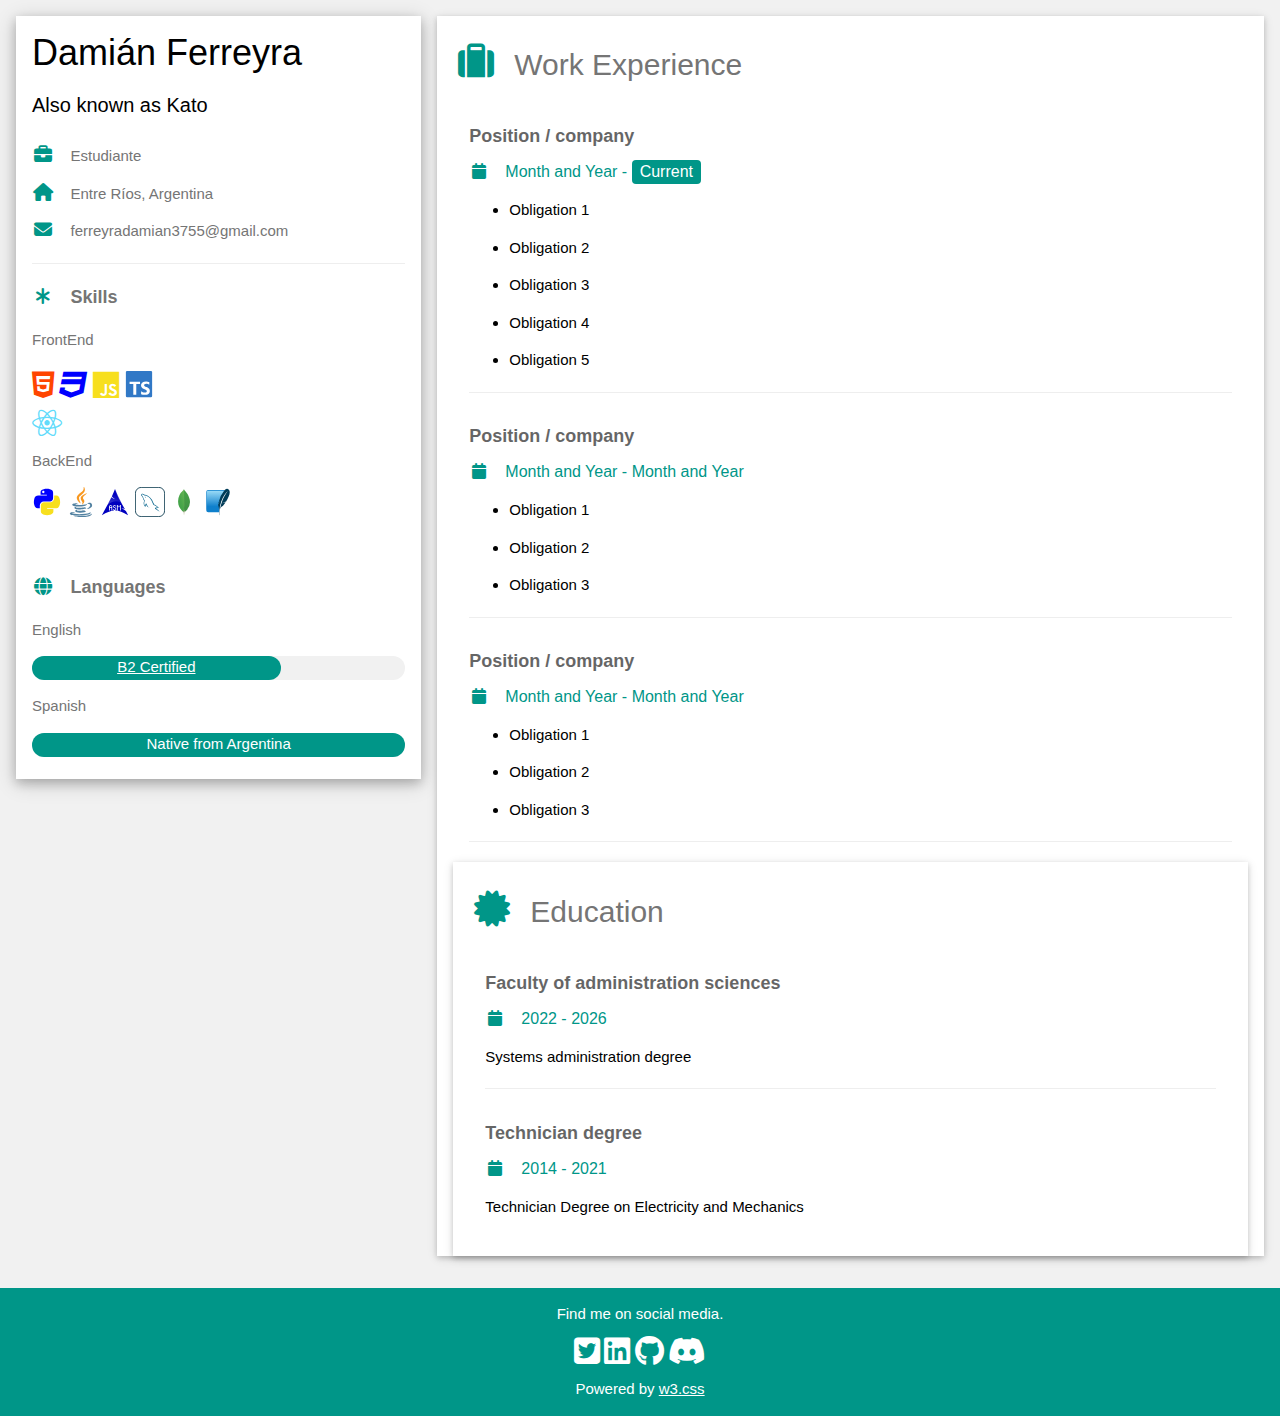
==== commit 7afb40e8: "mongodb" ====
--- a/index.html
+++ b/index.html
@@ -44,7 +44,8 @@
             <a href="https://en.wikipedia.org/wiki/Java_(programming_language)" target="_blank"><i class="fa-brands ownicon-java fa-2xl"></i></a>
             <a href="https://en.wikipedia.org/wiki/Assembly_language" target="_blank"><i class="fa-brands ownicon-assembler fa-2xl"></i></a>
             <a href="https://es.wikipedia.org/wiki/MySQL" target="_blank"><i class="fa-bands ownicon-mysql fa-2xl"></i></a>
-            <a href="https://es.wikipedia.org/wiki/SQLite" target="_blank"><i class="fa-bands ownicon-sqlite fa-2xl" style="width: 60px;"></i></a>
+            <a href="https://es.wikipedia.org/wiki/MongoDB" target="_blank"><i class="fa-bands ownicon-mongodb fa-2xl"></i></a>
+            <a href="https://es.wikipedia.org/wiki/SQLite" target="_blank"><i class="fa-bands ownicon-sqlite fa-2xl""></i></a>
           </p>
           <br>
           <p class="w3-large w3-text-theme"><b><i class="fa fa-globe fa-fw w3-margin-right w3-text-teal"></i>Languages</b></p>
--- a/styles.css
+++ b/styles.css
@@ -6,7 +6,6 @@
     background: url(/images/typescript.svg);
     display: inline-block;
     transform: translateY(3px);
-    transition: transform 0.3s ease, background-color 0.3s ease, border-radius 0.3s ease; 
 }
 
 .ownicon-python {
@@ -14,7 +13,6 @@
     height: 30px;
     background: url(/images/python.svg);
     display: inline-block;
-    transition: transform 0.3s ease, background-color 0.3s ease, border-radius 0.3s ease; 
 }
 
 .ownicon-java {
@@ -22,7 +20,6 @@
     height: 30px;
     background: url(/images/java.svg);
     display: inline-block;
-    transition: transform 0.3s ease, background-color 0.3s ease, border-radius 0.3s ease; 
 }
 
 .ownicon-assembler {
@@ -30,7 +27,6 @@
     height: 30px;
     background: url(/images/assembler.svg);
     display: inline-block;
-    transition: transform 0.3s ease, background-color 0.3s ease, border-radius 0.3s ease; 
 }
 
 .ownicon-mysql {
@@ -38,7 +34,6 @@
     height: 30px;
     background: url(/images/mysql.svg);
     display: inline-block;
-    transition: transform 0.3s ease, background-color 0.3s ease, border-radius 0.3s ease; 
 }
 
 .ownicon-sqlite {
@@ -46,16 +41,14 @@
     height: 30px;
     background: url(/images/sqlite.svg);
     display: inline-block;
-    transition: transform 0.3s ease, background-color 0.3s ease, border-radius 0.3s ease; 
 }
 
-.fa-css3,
-.fa-html5,
-.fa-js,
-.fa-react {
-    transition: transform 0.3s ease, background-color 0.3s ease, border-radius 0.3s ease; 
+.ownicon-mongodb {
+    width: 30px;
+    height: 30px;
+    background: url(/images/mongodb.svg);
+    display: inline-block;
 }
-
 
 /* Hover effects for all classes */
 .fa-css3:hover,
@@ -67,12 +60,26 @@
 .ownicon-java:hover,
 .ownicon-assembler:hover,
 .ownicon-mysql:hover,
+.ownicon-mongodb:hover,
 .ownicon-sqlite:hover {
     transform: scale(2.35);
     position: relative;
     z-index: 10;
+    transition: transform 0.3s ease, background-color 0.3s ease, border-radius 0.3s ease; 
 }
 
 .ownicon-mysql:hover {
     transform: scale(3.25);
+    background: url(/images/mysql_hover.svg);
+}
+
+.ownicon-mongodb:hover {
+    width: 64px;
+    transform: scale(3.25);
+    background: url(/images/mongodb_hover.svg);
+}
+
+.ownicon-sqlite:hover {
+    width: 64px;
+    background: url(/images/sqlite_hover.svg);
 }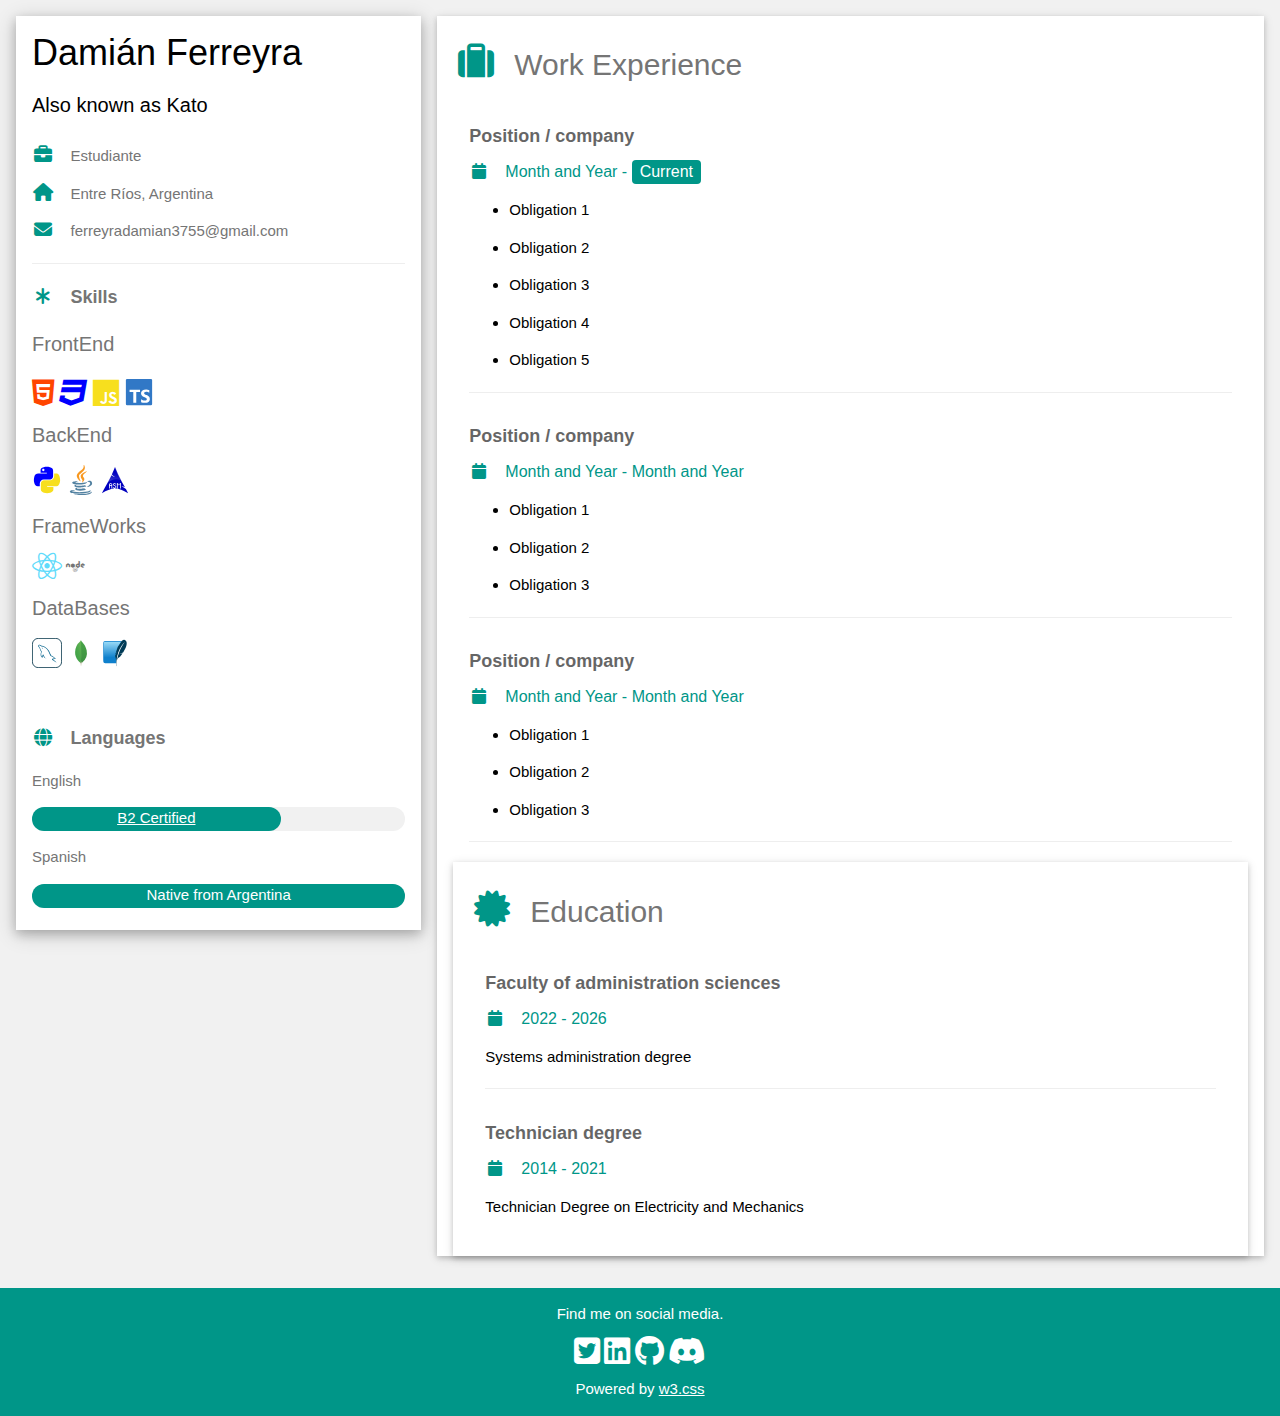
==== commit f1e331bc: "feature:nodejs" ====
--- a/index.html
+++ b/index.html
@@ -1,134 +1,190 @@
 <!DOCTYPE html>
 <html>
+
 <head>
-<title>KatoWeb</title>
-<meta charset="UTF-8">
-<meta name="viewport" content="width=device-width, initial-scale=1">
-<link rel="stylesheet" href="styles.css">
-<link rel="stylesheet" href="https://www.w3schools.com/w3css/4/w3.css">
-<link rel='stylesheet' href='https://fonts.googleapis.com/css?family=Roboto'>
-<link rel="stylesheet" href="https://cdnjs.cloudflare.com/ajax/libs/font-awesome/4.7.0/css/font-awesome.min.css">
-<link rel="stylesheet" href="https://cdnjs.cloudflare.com/ajax/libs/font-awesome/6.2.1/css/all.min.css">
+  <title>KatoWeb</title>
+  <meta charset="UTF-8">
+  <meta name="viewport" content="width=device-width, initial-scale=1">
+  <link rel="stylesheet" href="styles.css">
+  <link rel="stylesheet" href="https://www.w3schools.com/w3css/4/w3.css">
+  <link rel='stylesheet' href='https://fonts.googleapis.com/css?family=Roboto'>
+  <link rel="stylesheet" href="https://cdnjs.cloudflare.com/ajax/libs/font-awesome/4.7.0/css/font-awesome.min.css">
+  <link rel="stylesheet" href="https://cdnjs.cloudflare.com/ajax/libs/font-awesome/6.2.1/css/all.min.css">
 </head>
+
 <body class="w3-light-grey">
 
-<div class="w3-content w3-margin-top" style="max-width:1400px;">
-  <div class="w3-row-padding">
-    <div class="w3-third">
-      <div class="w3-white w3-text-grey w3-card-4">
-        <div class="w3-display-container">
-          <div class="w3-container w3-text-black">
-            <h1>Damián Ferreyra</h1>
-            <h4>Also known as Kato</h4>
+  <div class="w3-content w3-margin-top" style="max-width:1400px;">
+    <div class="w3-row-padding">
+      <div class="w3-third">
+        <div class="w3-white w3-text-grey w3-card-4">
+          <div class="w3-display-container">
+            <div class="w3-container w3-text-black">
+              <h1>Damián Ferreyra</h1>
+              <h4>Also known as Kato</h4>
+            </div>
+          </div>
+          <div class="w3-container">
+            <p><i class="fa fa-briefcase fa-fw w3-margin-right w3-large w3-text-teal"></i>Estudiante</p>
+            <p><i class="fa fa-home fa-fw w3-margin-right w3-large w3-text-teal"></i>Entre Ríos, Argentina</p>
+            <p><i class="fa fa-envelope fa-fw w3-margin-right w3-large w3-text-teal"></i>ferreyradamian3755@gmail.com
+            </p>
+            <hr>
+            <p class="w3-large"><b><i class="fa fa-asterisk fa-fw w3-margin-right w3-text-teal"></i>Skills</b></p>
+            <h4>FrontEnd</h4>
+            <p>
+              <a href="https://en.wikipedia.org/wiki/HTML" target="_blank"><i class="fa-brands fa-html5 fa-2xl"
+                  style="color:orangered"></a></i>
+              <a href="https://en.wikipedia.org/wiki/CSS"><i class="fa-brands fa-css3 fa-2xl"
+                  style="color:blue"></i></a>
+              <a href="https://en.wikipedia.org/wiki/JavaScript" target="_blank"><i class="fa-brands fa-js fa-2xl"
+                  style="color:#f7df1e"></i></a>
+              <a href="https://en.wikipedia.org/wiki/TypeScript" target="_blank"><i
+                  class="fa-brands ownicon-ts fa-2xl"></i></a>
+            </p>
+            <h4>BackEnd</h4>
+            <p>
+              <a href="https://en.wikipedia.org/wiki/Python_(programming_language)" target="_blank"><i
+                  class="fa-brands ownicon-python fa-2xl"></i></a>
+              <a href="https://en.wikipedia.org/wiki/Java_(programming_language)" target="_blank"><i
+                  class="fa-brands ownicon-java fa-2xl"></i></a>
+              <a href="https://en.wikipedia.org/wiki/Assembly_language" target="_blank"><i
+                  class="fa-brands ownicon-assembler fa-2xl"></i></a>
+            </p>
+            <h4>FrameWorks</h4>
+            <p>
+              <a href="https://en.wikipedia.org/wiki/React_(JavaScript_library)" target="_blank"><i
+                  class="fa-brands fa-react fa-2xl" style="color:#61dbfb;"></i></a>
+              <a href="https://es.wikipedia.org/wiki/Node.js" target="_blank"><i
+                  class="fa-brands fa-node fa-2x1"></i></a>
+            </p>
+            <h4>DataBases</h4>
+            <p>
+              <a href="https://es.wikipedia.org/wiki/MySQL" target="_blank"><i
+                  class="fa-bands ownicon-mysql fa-2xl"></i></a>
+              <a href="https://es.wikipedia.org/wiki/MongoDB" target="_blank"><i
+                  class="fa-bands ownicon-mongodb fa-2xl"></i></a>
+              <a href="https://es.wikipedia.org/wiki/SQLite" target="_blank"><i
+                  class="fa-bands ownicon-sqlite fa-2xl"></i></a>
+            </p>
+            <br>
+            <p class=" w3-large w3-text-theme"><b><i
+                  class="fa fa-globe fa-fw w3-margin-right w3-text-teal"></i>Languages</b>
+            </p>
+            <p>English</p>
+            <div class="w3-light-grey w3-round-xlarge">
+              <div class="w3-round-xlarge w3-teal" style="height:24px;width:66.6%">
+                <p style="text-align: center;"><a href="https://www.cambridgeenglish.org/es/exams-and-tests/first/"
+                    target="_blank">B2 Certified</a></p>
+              </div>
+            </div>
+            <p>Spanish</p>
+            <div class="w3-light-grey w3-round-xlarge">
+              <div class="w3-round-xlarge w3-teal" style="height:24px;width:100%">
+                <p style="text-align: center;">Native from Argentina</p>
+              </div>
+            </div>
+            <br>
           </div>
         </div>
-        <div class="w3-container">
-          <p><i class="fa fa-briefcase fa-fw w3-margin-right w3-large w3-text-teal"></i>Estudiante</p>
-          <p><i class="fa fa-home fa-fw w3-margin-right w3-large w3-text-teal"></i>Entre Ríos, Argentina</p>
-          <p><i class="fa fa-envelope fa-fw w3-margin-right w3-large w3-text-teal"></i>ferreyradamian3755@gmail.com</p>
-          <hr>
-          <p class="w3-large"><b><i class="fa fa-asterisk fa-fw w3-margin-right w3-text-teal"></i>Skills</b></p>
-          <p>FrontEnd</p>
-          <p>
-            <a href="https://en.wikipedia.org/wiki/HTML" target="_blank"><i class="fa-brands fa-html5 fa-2xl" style="color:orangered"></a></i>
-            <a href="https://en.wikipedia.org/wiki/CSS"><i class="fa-brands fa-css3 fa-2xl" style="color:blue"></i></a>
-            <a href="https://en.wikipedia.org/wiki/JavaScript" target="_blank"><i class="fa-brands fa-js fa-2xl" style="color:#f7df1e"></i></a>
-            <a href="https://en.wikipedia.org/wiki/TypeScript" target="_blank"><i class="fa-brands ownicon-ts fa-2xl"></i>
-          </p>
-          <p>
-            <a href="https://en.wikipedia.org/wiki/React_(JavaScript_library)" target="_blank"><i class="fa-brands fa-react fa-2xl" style="color:#61dbfb;"></i></a>
-          </p>
-          <p>BackEnd</p>
-          <p>
-            <a href="https://en.wikipedia.org/wiki/Python_(programming_language)" target="_blank"><i class="fa-brands ownicon-python fa-2xl"></i></a>
-            <a href="https://en.wikipedia.org/wiki/Java_(programming_language)" target="_blank"><i class="fa-brands ownicon-java fa-2xl"></i></a>
-            <a href="https://en.wikipedia.org/wiki/Assembly_language" target="_blank"><i class="fa-brands ownicon-assembler fa-2xl"></i></a>
-            <a href="https://es.wikipedia.org/wiki/MySQL" target="_blank"><i class="fa-bands ownicon-mysql fa-2xl"></i></a>
-            <a href="https://es.wikipedia.org/wiki/MongoDB" target="_blank"><i class="fa-bands ownicon-mongodb fa-2xl"></i></a>
-            <a href="https://es.wikipedia.org/wiki/SQLite" target="_blank"><i class="fa-bands ownicon-sqlite fa-2xl""></i></a>
-          </p>
-          <br>
-          <p class="w3-large w3-text-theme"><b><i class="fa fa-globe fa-fw w3-margin-right w3-text-teal"></i>Languages</b></p>
-          <p>English</p>
-          <div class="w3-light-grey w3-round-xlarge">
-            <div class="w3-round-xlarge w3-teal" style="height:24px;width:66.6%"><p style="text-align: center;"><a href="https://www.cambridgeenglish.org/es/exams-and-tests/first/" target="_blank">B2 Certified</a></p></div>
+        <br>
+      </div>
+      <div class="w3-twothird">
+        <div class="w3-container w3-card w3-white w3-margin-bottom">
+          <h2 class="w3-text-grey w3-padding-16"><i
+              class="fa fa-suitcase fa-fw w3-margin-right w3-xxlarge w3-text-teal"></i>Work Experience</h2>
+          <div class="w3-container">
+            <h5 class="w3-opacity"><b>Position / company</b></h5>
+            <h6 class="w3-text-teal"><i class="fa fa-calendar fa-fw w3-margin-right"></i>Month and Year - <span
+                class="w3-tag w3-teal w3-round">Current</span></h6>
+            <p>
+            <ul>
+              <li>
+                <p>Obligation 1</p>
+              </li>
+              <li>
+                <p>Obligation 2</p>
+              </li>
+              <li>
+                <p>Obligation 3</p>
+              </li>
+              <li>
+                <p>Obligation 4</p>
+              </li>
+              <li>
+                <p>Obligation 5</p>
+              </li>
+            </ul>
+            </p>
+            <hr>
           </div>
-          <p>Spanish</p>
-          <div class="w3-light-grey w3-round-xlarge">
-            <div class="w3-round-xlarge w3-teal" style="height:24px;width:100%"><p style="text-align: center;">Native from Argentina</p></div>
+          <div class="w3-container">
+            <h5 class="w3-opacity"><b>Position / company</b></h5>
+            <h6 class="w3-text-teal"><i class="fa fa-calendar fa-fw w3-margin-right"></i>Month and Year - Month and Year
+            </h6>
+            <p>
+            <ul>
+              <li>
+                <p>Obligation 1</p>
+              </li>
+              <li>
+                <p>Obligation 2</p>
+              </li>
+              <li>
+                <p>Obligation 3</p>
+              </li>
+            </ul>
+            </p>
+            <hr>
           </div>
-          <br>
-        </div>
-      </div>
-      <br>
-    </div>
-    <div class="w3-twothird">
-      <div class="w3-container w3-card w3-white w3-margin-bottom">
-        <h2 class="w3-text-grey w3-padding-16"><i class="fa fa-suitcase fa-fw w3-margin-right w3-xxlarge w3-text-teal"></i>Work Experience</h2>
-        <div class="w3-container">
-          <h5 class="w3-opacity"><b>Position / company</b></h5>
-          <h6 class="w3-text-teal"><i class="fa fa-calendar fa-fw w3-margin-right"></i>Month and Year - <span class="w3-tag w3-teal w3-round">Current</span></h6>
-          <p>
+          <div class="w3-container">
+            <h5 class="w3-opacity"><b>Position / company</b></h5>
+            <h6 class="w3-text-teal"><i class="fa fa-calendar fa-fw w3-margin-right"></i>Month and Year - Month and Year
+            </h6>
+            <p>
             <ul>
-              <li><p>Obligation 1</p></li>
-              <li><p>Obligation 2</p></li>
-              <li><p>Obligation 3</p></li>
-              <li><p>Obligation 4</p></li>
-              <li><p>Obligation 5</p></li>
+              <li>
+                <p>Obligation 1</p>
+              </li>
+              <li>
+                <p>Obligation 2</p>
+              </li>
+              <li>
+                <p>Obligation 3</p>
+              </li>
             </ul>
-          </p>
-          <hr>
-        </div>
-        <div class="w3-container">
-          <h5 class="w3-opacity"><b>Position / company</b></h5>
-          <h6 class="w3-text-teal"><i class="fa fa-calendar fa-fw w3-margin-right"></i>Month and Year - Month and Year</h6>
-          <p>
-            <ul>
-              <li><p>Obligation 1</p></li>
-              <li><p>Obligation 2</p></li>
-              <li><p>Obligation 3</p></li>
-            </ul>
-          </p>
-          <hr>
-        </div>
-        <div class="w3-container">
-          <h5 class="w3-opacity"><b>Position / company</b></h5>
-          <h6 class="w3-text-teal"><i class="fa fa-calendar fa-fw w3-margin-right"></i>Month and Year - Month and Year</h6>
-          <p>
-            <ul>
-              <li><p>Obligation 1</p></li>
-              <li><p>Obligation 2</p></li>
-              <li><p>Obligation 3</p></li>
-            </ul>
-          </p>
-          <hr>
-        </div>
-      <div class="w3-container w3-card w3-white">
-        <h2 class="w3-text-grey w3-padding-16"><i class="fa fa-certificate fa-fw w3-margin-right w3-xxlarge w3-text-teal"></i>Education</h2>
-        <div class="w3-container">
-          <h5 class="w3-opacity"><b>Faculty of administration sciences</b></h5>
-          <h6 class="w3-text-teal"><i class="fa fa-calendar fa-fw w3-margin-right"></i>2022 - 2026</h6>
-          <p>Systems administration degree</p>
-          <hr>
-        </div>
-        <div class="w3-container">
-          <h5 class="w3-opacity"><b>Technician degree</b></h5>
-          <h6 class="w3-text-teal"><i class="fa fa-calendar fa-fw w3-margin-right"></i>2014 - 2021</h6>
-          <p>Technician Degree on Electricity and Mechanics</p><br>
+            </p>
+            <hr>
+          </div>
+          <div class="w3-container w3-card w3-white">
+            <h2 class="w3-text-grey w3-padding-16"><i
+                class="fa fa-certificate fa-fw w3-margin-right w3-xxlarge w3-text-teal"></i>Education</h2>
+            <div class="w3-container">
+              <h5 class="w3-opacity"><b>Faculty of administration sciences</b></h6>
+              </h5>
+              <h6 class="w3-text-teal"><i class="fa fa-calendar fa-fw w3-margin-right"></i>2022 - 2026</h6>
+              <p>Systems administration degree </p>
+              <hr>
+            </div>
+            <div class="w3-container">
+              <h5 class="w3-opacity"><b>Technician degree</b></h5>
+              <h6 class="w3-text-teal"><i class="fa fa-calendar fa-fw w3-margin-right"></i>2014 - 2021</h6>
+              <p>Technician Degree on Electricity and Mechanics</p><br>
+            </div>
+          </div>
         </div>
       </div>
     </div>
-  </div>
-</div>
-<footer class="w3-container w3-teal w3-center w3-margin-top">
-  <p>Find me on social media.</p>
-  <a href="https://x.com/DFKato" target="_blank"><i class="fa-brands fa-square-twitter fa-2xl"></i></a>
-  <a href="https://www.linkedin.com/in/dfkato/" target="_blank"><i class="fa-brands fa-linkedin fa-2xl"></i></a>
-  <a href="https://github.com/FerreyraDamian"><i class="fab fa-github fa-2xl"></i></a>
-  <a href="https://discord.gg/programacion"><i class="fab fa-discord fa-2xl"></i></a>
-  
-  <p>Powered by <a href="https://www.w3schools.com/w3css/default.asp" target="_blank">w3.css</a></p>
-</footer>
+    <footer class="w3-container w3-teal w3-center w3-margin-top">
+      <p>Find me on social media.</p>
+      <a href="https://x.com/DFKato" target="_blank"><i class="fa-brands fa-square-twitter fa-2xl"></i></a>
+      <a href="https://www.linkedin.com/in/dfkato/" target="_blank"><i class="fa-brands fa-linkedin fa-2xl"></i></a>
+      <a href="https://github.com/FerreyraDamian"><i class="fab fa-github fa-2xl"></i></a>
+      <a href="https://discord.gg/programacion"><i class="fab fa-discord fa-2xl"></i></a>
+
+      <p>Powered by <a href="https://www.w3schools.com/w3css/default.asp" target="_blank">w3.css</a></p>
+    </footer>
 
 </body>
+
 </html>--- a/styles.css
+++ b/styles.css
@@ -1,60 +1,60 @@
-html,body,h1,h2,h3,h4,h5,h6 {font-family: "Roboto", sans-serif}
+html,
+body,
+h1,
+h2,
+h3,
+h4,
+h5,
+h6 {
+    font-family: "Roboto", sans-serif
+}
+
+.ownicon-sqlite,
+.ownicon-mongodb,
+.ownicon-mysql,
+.ownicon-ts,
+.ownicon-assembler,
+.ownicon-java,
+.ownicon-python {
+    width: 30px;
+    height: 30px;
+    display: inline-block;
+}
 
 .ownicon-ts {
-    width: 30px;
-    height: 30px;
     background: url(/images/typescript.svg);
-    display: inline-block;
     transform: translateY(3px);
 }
 
 .ownicon-python {
-    width: 30px;
-    height: 30px;
     background: url(/images/python.svg);
-    display: inline-block;
 }
 
 .ownicon-java {
-    width: 30px;
-    height: 30px;
     background: url(/images/java.svg);
-    display: inline-block;
 }
 
 .ownicon-assembler {
-    width: 30px;
-    height: 30px;
     background: url(/images/assembler.svg);
-    display: inline-block;
 }
 
 .ownicon-mysql {
-    width: 30px;
-    height: 30px;
     background: url(/images/mysql.svg);
-    display: inline-block;
 }
 
 .ownicon-sqlite {
-    width: 30px;
-    height: 30px;
     background: url(/images/sqlite.svg);
-    display: inline-block;
 }
 
 .ownicon-mongodb {
-    width: 30px;
-    height: 30px;
     background: url(/images/mongodb.svg);
-    display: inline-block;
 }
 
-/* Hover effects for all classes */
 .fa-css3:hover,
 .fa-html5:hover,
 .fa-js:hover,
 .fa-react:hover,
+.fa-node:hover,
 .ownicon-ts:hover,
 .ownicon-python:hover,
 .ownicon-java:hover,
@@ -65,7 +65,7 @@
     transform: scale(2.35);
     position: relative;
     z-index: 10;
-    transition: transform 0.3s ease, background-color 0.3s ease, border-radius 0.3s ease; 
+    transition: transform 0.3s ease, background-color 0.3s ease, border-radius 0.3s ease;
 }
 
 .ownicon-mysql:hover {
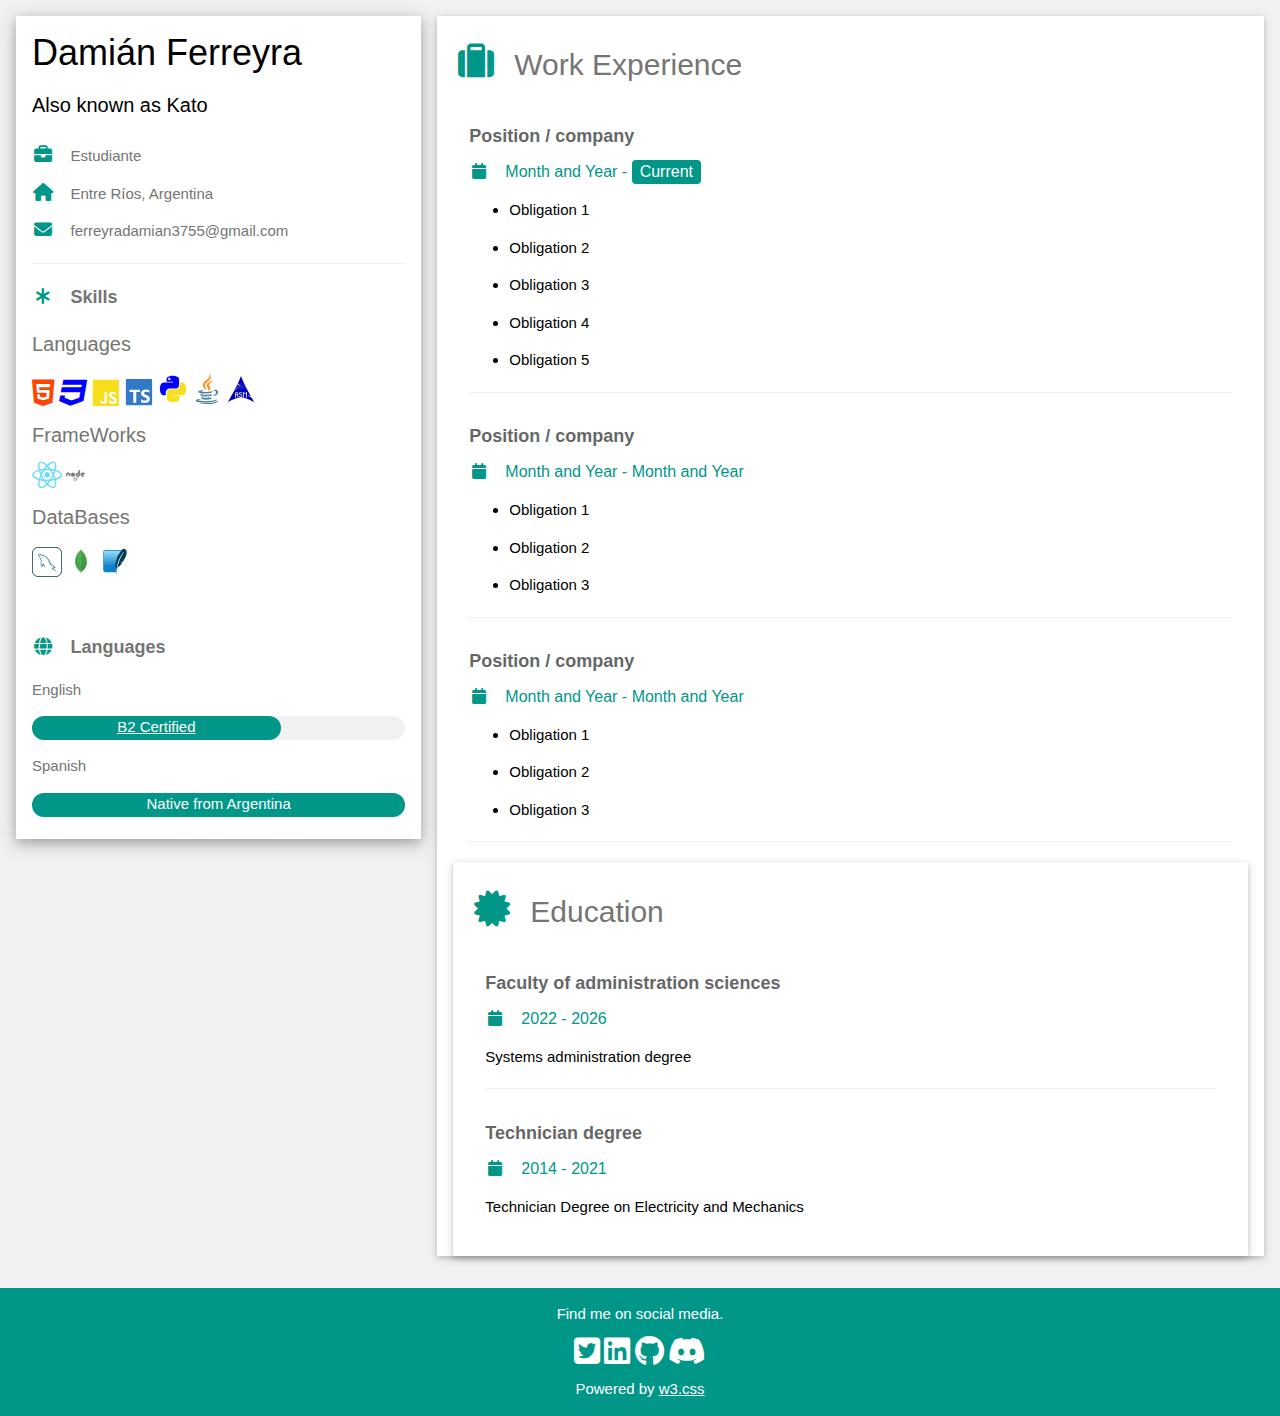
==== commit 38a38f41: "fix:Front+back=langs" ====
--- a/index.html
+++ b/index.html
@@ -31,7 +31,7 @@
             </p>
             <hr>
             <p class="w3-large"><b><i class="fa fa-asterisk fa-fw w3-margin-right w3-text-teal"></i>Skills</b></p>
-            <h4>FrontEnd</h4>
+            <h4>Languages</h4>
             <p>
               <a href="https://en.wikipedia.org/wiki/HTML" target="_blank"><i class="fa-brands fa-html5 fa-2xl"
                   style="color:orangered"></a></i>
@@ -41,9 +41,6 @@
                   style="color:#f7df1e"></i></a>
               <a href="https://en.wikipedia.org/wiki/TypeScript" target="_blank"><i
                   class="fa-brands ownicon-ts fa-2xl"></i></a>
-            </p>
-            <h4>BackEnd</h4>
-            <p>
               <a href="https://en.wikipedia.org/wiki/Python_(programming_language)" target="_blank"><i
                   class="fa-brands ownicon-python fa-2xl"></i></a>
               <a href="https://en.wikipedia.org/wiki/Java_(programming_language)" target="_blank"><i
